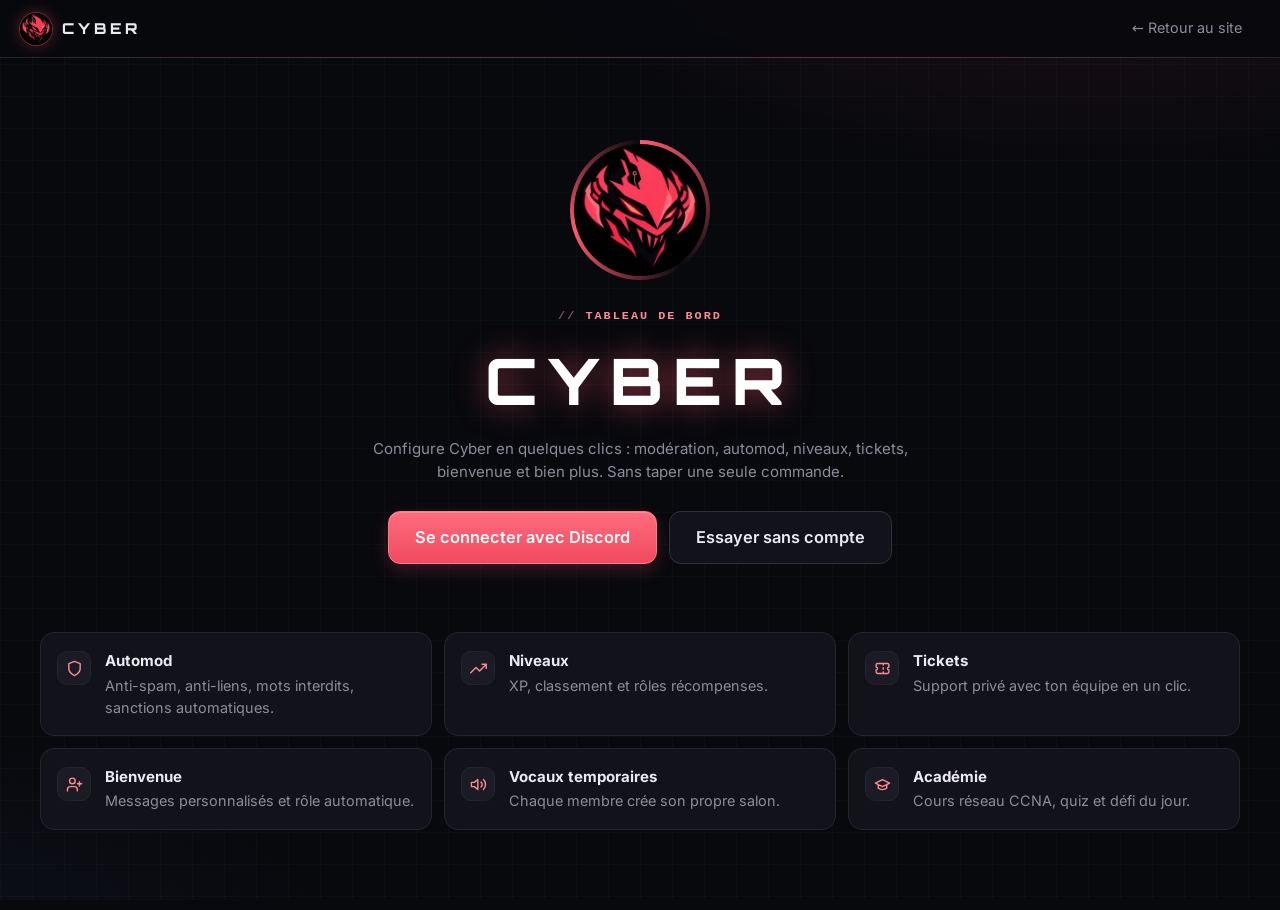
==== panel/index.html @ 56b3cac2 "Site : 404, sitemap, WebP, aperçus de liens, captures, FAQ, compteur en direct, docs, page anglaise " ====
<!doctype html>
<html lang="fr">
<head>
  <meta charset="utf-8">
  <meta name="viewport" content="width=device-width, initial-scale=1">
  <meta http-equiv="Content-Security-Policy" content="default-src 'self'; img-src 'self' https://cdn.discordapp.com data:; font-src 'self'; style-src 'self'; script-src 'self'; connect-src https://discord.com; base-uri 'self'; form-action 'none'">
  <meta name="referrer" content="no-referrer">
  <meta name="robots" content="noindex">
  <title>Tableau de bord · Cyber</title>
  <meta name="theme-color" content="#ff3d5a">
  <link rel="icon" type="image/png" href="../assets/favicon.png">
  <link rel="stylesheet" href="style.css?v=c33ea48f">
</head>
<body>
  <header class="topbar">
    <a class="brand" href="../index.html"><img src="../assets/logo.webp" alt=""><span>CYBER</span></a>
    <div class="account-wrap"><a class="back-site" href="../index.html">← Retour au site</a><div id="account" class="account"></div></div>
  </header>
  <div id="bandeau" class="bandeau" role="status" hidden></div>
  <main id="app" class="app"><div class="loading">Chargement…</div></main>
  <div id="toast" class="toast" role="status" aria-live="polite"></div>
  <script src="adaptateur.js?v=19f07654"></script>
  <script src="mots.js?v=8ec8d0ed"></script>
  <script src="modeles-tickets.js?v=b8dab839"></script>
  <script src="modeles-reglements.js?v=5dec4fee"></script>
  <script src="app.js?v=3559b385"></script>
</body>
</html>
---- panel/style.css ----
/* Polices du site (hébergées localement) */
@font-face { font-family: "Orbitron"; font-weight: 800; font-display: swap; src: url("../assets/polices/orbitron-latin-800-normal.woff2") format("woff2"); }
@font-face { font-family: "Inter"; font-weight: 400; font-display: swap; src: url("../assets/polices/inter-latin-400-normal.woff2") format("woff2"); }
@font-face { font-family: "Inter"; font-weight: 600; font-display: swap; src: url("../assets/polices/inter-latin-600-normal.woff2") format("woff2"); }
@font-face { font-family: "Inter"; font-weight: 700; font-display: swap; src: url("../assets/polices/inter-latin-700-normal.woff2") format("woff2"); }
/* =========================================================
   Tableau de bord Cyber · thème « Console cyber » (v1.7)
   ========================================================= */
:root {
  --bg: #08090d;
  --bg2: #0e0f15;
  --side: #0b0c11;
  --card: #12131a;
  --card2: #1a1b24;
  --line: #23242f;
  --line2: #30313f;
  --txt: #eceaf0;
  --mut: #8f8b99;
  --red: #ff5a6e;
  --red2: #ff8a95;
  --red-soft: #ff5a6e1f;
  --ok: #3ddc84;
  --blue: #6c8cff;
  --radius: 14px;
  --top: 58px;
  --mono: ui-monospace, "JetBrains Mono", "Cascadia Mono", Consolas, monospace;
  --ease: cubic-bezier(.2, .8, .2, 1);
  --spring: cubic-bezier(.34, 1.56, .64, 1);
}
* { box-sizing: border-box; }
html, body { margin: 0; }
body {
  color: var(--txt);
  font: 15px/1.55 system-ui, -apple-system, "Segoe UI", Roboto, sans-serif;
  min-height: 100vh;
  background:
    radial-gradient(900px 420px at 85% -120px, #ff5a6e1c, transparent 70%),
    radial-gradient(700px 380px at -10% 110%, #6c8cff10, transparent 70%),
    linear-gradient(#ffffff05 1px, transparent 1px) 0 0 / 32px 32px,
    linear-gradient(90deg, #ffffff05 1px, transparent 1px) 0 0 / 32px 32px,
    var(--bg);
  background-attachment: fixed;
}
a { color: var(--red2); text-decoration: none; }
button, input, select, textarea { font: inherit; color: inherit; }
::selection { background: #ff5a6e55; }
.ico { width: 18px; height: 18px; flex: none; fill: none; stroke: currentColor; stroke-width: 2; stroke-linecap: round; stroke-linejoin: round; }

/* Barre du haut */
.topbar {
  position: sticky; top: 0; z-index: 20; height: var(--top);
  display: flex; align-items: center; justify-content: space-between; gap: 12px;
  padding: 0 20px; background: #08090dd9; backdrop-filter: blur(12px);
  border-bottom: 1px solid var(--line);
}
.topbar::after { content: ""; position: absolute; left: 0; right: 0; bottom: -1px; height: 1px; background: linear-gradient(90deg, transparent, #ff5a6e88 30%, #ff5a6e88 70%, transparent); opacity: .5; }
.brand { display: flex; align-items: center; gap: 10px; color: var(--txt); font-weight: 800; letter-spacing: 4px; }
.brand img { width: 32px; height: 32px; border-radius: 50%; box-shadow: 0 0 0 1px #ff5a6e55, 0 0 16px #ff5a6e55; }
.account { display: flex; align-items: center; gap: 8px; }
.moi { display: flex; align-items: center; gap: 8px; padding: 3px 12px 3px 3px; border: 1px solid var(--line); border-radius: 30px; background: var(--card); }
.moi img, .av-lettre { width: 28px; height: 28px; border-radius: 50%; }
.av-lettre { display: grid; place-items: center; background: var(--red-soft); color: var(--red2); font-weight: 700; font-size: .85rem; }
.account .name { color: var(--txt); font-size: .9rem; font-weight: 600; max-width: 160px; overflow: hidden; text-overflow: ellipsis; white-space: nowrap; }

.app { max-width: 1240px; margin: 0 auto; padding: 26px 20px 80px; }
.loading { color: var(--mut); text-align: center; padding: 80px 0; }
.kicker { display: inline-block; font-family: var(--mono); font-size: .74rem; font-weight: 600; letter-spacing: 2px; text-transform: uppercase; color: var(--red2); }
.kicker::before { content: "// "; opacity: .55; }

/* Boutons */
.btn {
  position: relative; display: inline-flex; align-items: center; justify-content: center; gap: 8px;
  padding: 9px 16px; border-radius: 10px; border: 1px solid #ff7a8a; cursor: pointer;
  background: linear-gradient(180deg, #ff6b7d, #f04a60); color: #fff; font-weight: 600;
  box-shadow: 0 1px 0 #ffffff33 inset, 0 6px 18px #ff5a6e33;
  transition: filter .15s, transform .15s var(--spring), box-shadow .2s, background .2s;
}
.btn:hover { filter: brightness(1.08); transform: translateY(-1px); box-shadow: 0 1px 0 #ffffff33 inset, 0 8px 24px #ff5a6e55; }
.btn:active { transform: translateY(1px); }
.btn:disabled { opacity: .5; cursor: not-allowed; }
.btn:focus-visible { outline: 2px solid var(--red2); outline-offset: 2px; }
.btn.ghost { background: var(--card); border-color: var(--line2); color: var(--txt); box-shadow: none; }
.btn.ghost:hover { border-color: var(--red); color: #fff; }
.btn.big { padding: 13px 26px; font-size: 1.02rem; border-radius: 12px; }
.btn.small { padding: 6px 11px; font-size: .85rem; border-radius: 9px; }
.btn .ico { width: 16px; height: 16px; }

/* Accueil (non connecté) */
.hero { text-align: center; padding: 56px 0 24px; }
.hero-logo { width: 140px; height: 140px; margin: 0 auto 22px; border-radius: 50%; padding: 4px; background: conic-gradient(from 0deg, #ff5a6e, transparent 40%, #ff5a6e 70%, transparent); animation: tourne 8s linear infinite; }
.hero-logo img { width: 100%; height: 100%; border-radius: 50%; display: block; background: var(--bg); animation: tourne 8s linear infinite reverse; }
.hero h1 { font-size: clamp(2.4rem, 7vw, 4rem); letter-spacing: 12px; margin: 6px 0 6px; color: #fff; text-shadow: 0 0 30px #ff5a6e88; }
.hero p { color: var(--mut); max-width: 560px; margin: 0 auto 28px; }
.cta-row { display: flex; gap: 12px; justify-content: center; flex-wrap: wrap; }
.features { display: grid; grid-template-columns: repeat(auto-fit, minmax(min(100%, 320px), 1fr)); gap: 12px; margin-top: 44px; }
.feature { display: grid; grid-template-columns: auto 1fr; gap: 2px 14px; align-items: start; align-content: start; background: var(--card); border: 1px solid var(--line); border-radius: var(--radius); padding: 16px; }
.feature .card-ico { grid-row: span 2; margin-top: 2px; }
.feature span:last-child { color: var(--mut); font-size: .9rem; }
.error-banner { background: #e74c3c1f; border: 1px solid #e74c3c66; padding: 10px 14px; border-radius: 10px; margin-bottom: 18px; }

/* En-têtes de page */
.page-head { margin-bottom: 22px; }
.page-title { font-size: 1.7rem; margin: 4px 0 4px; }
.page-sub { color: var(--mut); margin: 0; }
.crumbs { display: flex; align-items: center; gap: 6px; flex-wrap: wrap; font-size: .82rem; color: var(--mut); margin-bottom: 10px; font-family: var(--mono); }
.crumbs a { color: var(--mut); }
.crumbs a:hover { color: var(--txt); }
.crumbs .ico { width: 13px; height: 13px; opacity: .5; }
.crumbs .ici { color: var(--red2); }
.panel h2 { display: flex; align-items: center; gap: 12px; margin: 0 0 4px; font-size: 1.55rem; }
.h-ico { display: grid; place-items: center; width: 38px; height: 38px; border-radius: 11px; background: var(--red-soft); color: var(--red2); box-shadow: 0 0 0 1px #ff5a6e33 inset; }
.h-ico .ico { width: 20px; height: 20px; }
.panel .desc { color: var(--mut); margin: 0; max-width: 760px; }

/* Liste des serveurs */
.guilds { display: grid; grid-template-columns: repeat(auto-fill, minmax(240px, 1fr)); gap: 14px; }
.guild-card {
  position: relative; overflow: hidden; background: var(--card); border: 1px solid var(--line); border-radius: 16px;
  padding: 0 18px 18px; display: flex; flex-direction: column; align-items: center; gap: 10px; text-align: center;
  transition: transform .25s var(--ease), border-color .25s, box-shadow .25s;
}
.guild-top { align-self: stretch; margin: 0 -18px 4px; height: 70px; background: linear-gradient(135deg, #ff5a6e40, #6c8cff1a 60%, transparent), var(--card2); display: flex; justify-content: center; }
.guild-top .gicon { transform: translateY(26px); border: 4px solid var(--card); }
.guild-card .gname { margin-top: 26px; font-weight: 700; word-break: break-word; }
.guild-card.off { opacity: .7; }
.guild-card.off .guild-top { background: var(--card2); }
.guild-card:hover { transform: translateY(-4px); border-color: #ff5a6e66; box-shadow: 0 14px 34px #0008, 0 0 24px #ff5a6e22; }
.guild-card .btn { width: 100%; margin-top: 4px; }
.pill { font-size: .75rem; font-weight: 600; padding: 2px 10px; border-radius: 20px; background: var(--card2); color: var(--mut); border: 1px solid var(--line); }
.pill.on { color: var(--ok); border-color: #3ddc8444; background: #3ddc8412; }
.gicon {
  width: 72px; height: 72px; border-radius: 50%; background: var(--card2); display: grid; place-items: center;
  font-weight: 700; font-size: 1.3rem; color: var(--red2); overflow: hidden; flex: none;
}
.gicon img { width: 100%; height: 100%; object-fit: cover; }

/* Page d'un serveur : barre latérale + contenu */
.layout { display: grid; grid-template-columns: 250px minmax(0, 1fr); gap: 28px; align-items: start; }
.sidebar {
  position: sticky; top: calc(var(--top) + 18px); max-height: calc(100vh - var(--top) - 36px); overflow-y: auto;
  display: flex; flex-direction: column; background: var(--side); border: 1px solid var(--line); border-radius: 16px; padding: 10px;
  scrollbar-width: thin; scrollbar-color: var(--line2) transparent;
}
.side-head { display: flex; align-items: center; gap: 10px; padding: 8px 8px 14px; border-bottom: 1px solid var(--line); margin-bottom: 4px; }
.side-head .gicon { width: 40px; height: 40px; font-size: .95rem; border-radius: 12px; }
.side-name { min-width: 0; display: flex; flex-direction: column; }
.side-name b { overflow: hidden; text-overflow: ellipsis; white-space: nowrap; }
.side-name small { color: var(--mut); font-family: var(--mono); font-size: .74rem; }
.tabs { display: flex; flex-direction: column; gap: 2px; }
.tab-group { display: flex; align-items: center; justify-content: space-between; padding: 14px 10px 6px; font-family: var(--mono); font-size: .68rem; font-weight: 600; letter-spacing: 1.6px; text-transform: uppercase; color: #6c6876; }
.mini { font-size: .62rem; padding: 0 6px; border-radius: 6px; background: var(--card2); color: var(--mut); letter-spacing: 1px; }
.tab {
  position: relative; display: flex; align-items: center; gap: 10px; padding: 8px 10px; border-radius: 9px;
  color: var(--mut); background: none; border: 0; cursor: pointer; text-align: left; width: 100%; font-size: .93rem;
  transition: background .2s, color .2s;
}
.tab-txt { flex: 1; min-width: 0; overflow: hidden; text-overflow: ellipsis; white-space: nowrap; }
.tab:hover { background: var(--card); color: var(--txt); }
.tab:focus-visible { outline: 2px solid var(--red2); outline-offset: -2px; }
.tab.active { background: linear-gradient(90deg, #ff5a6e26, #ff5a6e08); color: #fff; font-weight: 600; }
.tab.active .ico { color: var(--red); filter: drop-shadow(0 0 6px #ff5a6e); }
.tab::before { content: ""; position: absolute; left: -10px; top: 50%; width: 3px; height: 0; border-radius: 0 3px 3px 0; background: var(--red); box-shadow: 0 0 10px var(--red); transform: translateY(-50%); transition: height .3s var(--spring); }
.tab.active::before { height: 60%; }
.tab.dim { opacity: .45; }
.etat { width: 7px; height: 7px; border-radius: 50%; background: var(--line2); flex: none; }
.etat.on { background: var(--ok); box-shadow: 0 0 8px #3ddc84aa; }
.back { display: flex; align-items: center; gap: 8px; margin-top: 10px; padding: 10px; border-top: 1px solid var(--line); color: var(--mut); font-size: .88rem; }
.back:hover { color: var(--txt); }
.back .ico { width: 15px; height: 15px; }
.sidebar, .panel { min-width: 0; }

/* Cartes */
.card {
  position: relative; background: linear-gradient(180deg, #ffffff05, transparent 40%), var(--card);
  border: 1px solid var(--line); border-radius: var(--radius); padding: 18px 20px; margin-bottom: 14px;
  transition: border-color .25s, box-shadow .25s;
}
.card:hover { border-color: var(--line2); box-shadow: 0 10px 30px #0006; }
.card-head { display: flex; align-items: flex-start; gap: 12px; margin-bottom: 14px; }
.card-ico { display: grid; place-items: center; width: 34px; height: 34px; border-radius: 10px; flex: none; background: var(--card2); color: var(--red2); border: 1px solid var(--line); }
.card-ico .ico { width: 17px; height: 17px; }
.card h3 { margin: 4px 0 2px; font-size: 1.02rem; }
.card .hint { color: var(--mut); font-size: .88rem; margin: 0; }
.card.master { border-color: #ff5a6e40; background: linear-gradient(100deg, #ff5a6e14, transparent 60%), var(--card); }
.card.master .toggle { padding: 4px 0; }
.grid2 { display: grid; grid-template-columns: repeat(auto-fit, minmax(300px, 1fr)); gap: 0 14px; }
.grid2 > .card { margin-bottom: 14px; }
.note { display: flex; align-items: center; gap: 10px; padding: 12px 14px; border-radius: 12px; margin-bottom: 14px; font-size: .92rem; }
.note.warn { background: #f1c40f12; border: 1px solid #f1c40f44; color: #ffe9a6; }

/* Formulaires */
.row { display: grid; grid-template-columns: repeat(auto-fit, minmax(220px, 1fr)); gap: 0 14px; }
.reward-add { display: grid; grid-template-columns: minmax(0, 1fr) 110px auto; gap: 8px; }
.field { display: flex; flex-direction: column; gap: 6px; margin-bottom: 14px; }
.card > .field:last-child { margin-bottom: 0; }
.card > .actions:last-child { margin: 14px 0 0; }
.field label { font-family: var(--mono); font-size: .72rem; font-weight: 600; color: var(--mut); text-transform: uppercase; letter-spacing: 1px; }
.field .hint { color: var(--mut); font-size: .84rem; }
select, input[type=text], input[type=number], textarea {
  width: 100%; background: var(--bg2); border: 1px solid var(--line2); border-radius: 10px; padding: 10px 12px; outline: none;
  transition: border-color .2s, box-shadow .2s;
}
select { appearance: none; padding-right: 34px; background-image: linear-gradient(45deg, transparent 50%, var(--mut) 50%), linear-gradient(135deg, var(--mut) 50%, transparent 50%); background-position: calc(100% - 18px) 52%, calc(100% - 13px) 52%; background-size: 5px 5px; background-repeat: no-repeat; }
select option { background: var(--card); }
select:hover, input:hover, textarea:hover { border-color: #3e3f50; }
select:focus, input:focus, textarea:focus { border-color: var(--red); box-shadow: 0 0 0 3px var(--red-soft); }
textarea { min-height: 96px; resize: vertical; }
.actions { display: flex; gap: 12px; justify-content: flex-end; align-items: center; margin: 4px 0 14px; flex-wrap: wrap; }
.panel > .actions { bottom: 16px; z-index: 5; padding: 10px 12px; border-radius: 14px; border: 1px solid transparent; transition: background .25s, border-color .25s, box-shadow .25s; }
body.modifie .panel > .actions { position: sticky; background: #12131af2; backdrop-filter: blur(10px); border-color: #ff5a6e55; box-shadow: 0 12px 40px #000c; }

/* Interrupteurs */
.toggle { display: flex; align-items: center; justify-content: space-between; gap: 14px; padding: 12px 0; border-bottom: 1px solid var(--line); }
.card-head + .toggle { padding-top: 0; }
.toggle:last-child { border-bottom: 0; padding-bottom: 0; }
.toggle .t-text b { display: block; font-weight: 600; }
.toggle .t-text span { color: var(--mut); font-size: .87rem; }
.switch { position: relative; width: 44px; height: 24px; flex: none; }
.switch input { opacity: 0; width: 0; height: 0; position: absolute; }
.switch .slider { position: absolute; inset: 0; background: #2c2d3a; border: 1px solid var(--line2); border-radius: 24px; cursor: pointer; transition: background .25s, box-shadow .25s, border-color .25s; }
.switch .slider::before { content: ""; position: absolute; width: 18px; height: 18px; left: 2px; top: 2px; background: #d7d4dd; border-radius: 50%; transition: transform .35s var(--spring), width .2s, background .2s; }
.switch input:checked + .slider { background: var(--red); border-color: #ff7a8a; box-shadow: 0 0 14px #ff5a6e66; }
.switch input:checked + .slider::before { transform: translateX(20px); background: #fff; }
.switch input:active + .slider::before { width: 24px; }
.switch input:checked:active + .slider::before { transform: translateX(14px); }
.switch input:focus-visible + .slider { box-shadow: 0 0 0 3px var(--red-soft); }

/* Puces (mots, rôles, variables) */
.chips { display: flex; flex-wrap: wrap; gap: 6px; margin-top: 8px; }
.chip { display: inline-flex; align-items: center; gap: 6px; background: var(--card2); border: 1px solid var(--line2); border-radius: 8px; padding: 3px 6px 3px 10px; font-size: .86rem; }
.chip button { background: none; border: 0; color: var(--mut); cursor: pointer; font-size: 1rem; line-height: 1; padding: 0 4px; }
.chip button:hover { color: var(--red); }
.chip.var { cursor: pointer; padding: 3px 10px; font-family: var(--mono); font-size: .8rem; color: var(--red2); }
.chip.var:hover { border-color: var(--red); }
button.chip.var { font-family: var(--mono); }
.chips .compteur { margin-left: auto; color: var(--mut); font-size: .78rem; align-self: center; font-family: var(--mono); }
.dot { width: 10px; height: 10px; border-radius: 50%; display: inline-block; }
.inline { display: flex; gap: 8px; }
.inline > :first-child { flex: 1; }

/* Aperçu : chiffres */
.overview { display: grid; grid-template-columns: minmax(240px, 1fr) 2fr; gap: 14px; margin-bottom: 14px; }
.hero-stat { margin: 0; display: flex; flex-direction: column; justify-content: center; border-color: #ff5a6e40; background: radial-gradient(400px 200px at 0% 0%, #ff5a6e26, transparent 70%), var(--card); }
.big-num { font-family: var(--mono); font-size: 3rem; font-weight: 700; line-height: 1.1; margin: 6px 0 14px; color: #fff; text-shadow: 0 0 24px #ff5a6e55; }
.meter { display: flex; height: 8px; border-radius: 8px; overflow: hidden; background: var(--card2); gap: 2px; }
.meter span { display: block; height: 100%; transition: width 1s var(--ease); }
.meter-h { background: linear-gradient(90deg, #ff5a6e, #ff8a95); }
.meter-b { background: var(--blue); }
.legende { display: flex; gap: 16px; margin-top: 10px; font-size: .84rem; color: var(--mut); }
.legende span { display: flex; align-items: center; gap: 6px; }
.pt { width: 8px; height: 8px; border-radius: 2px; display: inline-block; }
.pt.h { background: var(--red); } .pt.b { background: var(--blue); }
.stats { display: grid; grid-template-columns: repeat(3, minmax(0, 1fr)); gap: 14px; }
.stat { display: flex; align-items: center; gap: 12px; background: var(--card); border: 1px solid var(--line); border-radius: var(--radius); padding: 14px 16px; transition: transform .25s var(--ease), border-color .25s; }
.stat:hover { transform: translateY(-2px); border-color: #ff5a6e55; }
.stat-ico { display: grid; place-items: center; width: 38px; height: 38px; border-radius: 11px; background: var(--red-soft); color: var(--red2); flex: none; }
.stat .v { font-family: var(--mono); font-size: 1.45rem; font-weight: 700; line-height: 1.15; }
.stat .l { color: var(--mut); font-size: .82rem; }

/* Aperçu : modules */
.modules { display: grid; grid-template-columns: repeat(auto-fill, minmax(210px, 1fr)); gap: 8px; }
.module {
  display: flex; align-items: center; gap: 10px; padding: 10px 12px; background: var(--bg2); border: 1px solid var(--line); border-radius: 11px;
  cursor: pointer; text-align: left; transition: border-color .2s, background .2s, transform .2s var(--ease);
}
.module:hover { border-color: var(--line2); background: var(--card2); transform: translateY(-1px); }
.module:focus-visible { outline: 2px solid var(--red2); outline-offset: 1px; }
.m-ico { display: grid; place-items: center; width: 30px; height: 30px; border-radius: 9px; background: var(--card2); color: var(--mut); flex: none; }
.m-ico .ico { width: 16px; height: 16px; }
.module.actif .m-ico { color: var(--ok); background: #3ddc8414; }
.m-txt { flex: 1; min-width: 0; display: flex; flex-direction: column; }
.m-txt b { font-size: .9rem; font-weight: 600; }
.m-txt small { color: var(--mut); font-size: .76rem; }
.on { color: var(--ok); }
.off-txt { color: var(--mut); }

/* Classement */
.lb { list-style: none; margin: 0; padding: 0; counter-reset: lb; }
.lb li { display: flex; align-items: center; gap: 12px; padding: 9px 8px; border-radius: 10px; }
.lb li:nth-child(odd) { background: #ffffff04; }
.lb .pos { width: 26px; height: 26px; display: grid; place-items: center; border-radius: 8px; font-family: var(--mono); font-size: .8rem; font-weight: 700; color: var(--mut); background: var(--card2); flex: none; }
.lb .top1 .pos { background: #f5c44222; color: #f5c442; box-shadow: 0 0 0 1px #f5c44255 inset; }
.lb .top2 .pos { background: #c9d1e022; color: #c9d1e0; box-shadow: 0 0 0 1px #c9d1e055 inset; }
.lb .top3 .pos { background: #e0915a22; color: #e0915a; box-shadow: 0 0 0 1px #e0915a55 inset; }
.lb img, .lb .ph { width: 32px; height: 32px; border-radius: 50%; background: var(--card2); flex: none; }
.lb .ph { display: grid; place-items: center; color: var(--mut); font-size: .8rem; font-weight: 700; }
.lb .who { flex: 1; min-width: 0; overflow: hidden; text-overflow: ellipsis; white-space: nowrap; }
.lb .score { display: flex; align-items: baseline; gap: 8px; font-family: var(--mono); }
.lb .lvl { color: var(--red2); font-weight: 700; font-size: .9rem; }
.lb .xp { color: var(--mut); font-size: .78rem; }

/* Tableau des récompenses */
.rewards { list-style: none; padding: 0; margin: 0 0 12px; }
.rewards li { display: flex; align-items: center; gap: 10px; padding: 8px 10px; background: var(--bg2); border: 1px solid var(--line); border-radius: 10px; margin-bottom: 6px; }
.rewards li .lv { font-family: var(--mono); font-weight: 700; color: var(--red2); min-width: 90px; font-size: .88rem; }
.rewards li .rl { flex: 1; }
.empty { color: var(--mut); font-style: italic; }

/* Notification */
.toast {
  position: fixed; left: 50%; bottom: 24px; transform: translate(-50%, 140%); overflow: hidden;
  background: var(--card2); border: 1px solid var(--line2); border-radius: 12px; padding: 11px 18px;
  box-shadow: 0 8px 30px #0008; transition: transform .4s var(--spring), opacity .25s; z-index: 50; max-width: calc(100% - 32px);
  opacity: 0; visibility: hidden;
}
.toast.show { transform: translate(-50%, 0); opacity: 1; visibility: visible; }
.toast.ok { border-color: #3ddc8466; color: #d6ffe6; }
.toast.err { border-color: #e74c3c88; color: #ffd6dc; }
.toast.show::after { content: ""; position: absolute; left: 0; bottom: 0; height: 3px; width: 100%; background: currentColor; opacity: .35; animation: temps 3.2s linear forwards; }
@keyframes temps { to { width: 0; } }

/* Bandeau du mode aperçu (site GitHub) */
.bandeau { background: #ff5a6e12; border-bottom: 1px solid #ff5a6e33; color: #ffc9cf; text-align: center; padding: 7px 16px; font-size: .84rem; }
.bandeau[hidden] { display: none; }

/* Animations */
.entree { animation: monter .5s var(--ease) both; animation-delay: calc(var(--i, 0) * 50ms); }
@keyframes monter { from { opacity: 0; transform: translateY(12px); } to { opacity: 1; transform: none; } }
.btn.chargement { color: transparent !important; pointer-events: none; }
.btn.chargement::after { content: ""; position: absolute; inset: 0; margin: auto; width: 16px; height: 16px; border: 2px solid #fff; border-right-color: transparent; border-radius: 50%; animation: tourne .7s linear infinite; }
.btn.ok { background: var(--ok); border-color: var(--ok); box-shadow: 0 0 20px #3ddc8466; }
@keyframes tourne { to { transform: rotate(360deg); } }

/* Modifications non enregistrées */
.non-enregistre { display: none; align-self: center; color: var(--red2); font-size: .86rem; font-weight: 600; }
body.modifie .non-enregistre { display: inline; animation: clignote 1.6s ease-in-out infinite; }
body.modifie .btn.save { animation: appel 1.6s infinite; }
@keyframes appel { 0% { box-shadow: 0 0 0 0 #ff5a6e88; } 70% { box-shadow: 0 0 0 12px #ff5a6e00; } 100% { box-shadow: 0 0 0 0 #ff5a6e00; } }
@keyframes clignote { 50% { opacity: .45; } }

/* Chargement « squelette » */
.sk { background: linear-gradient(90deg, #15161e 0%, #20212d 50%, #15161e 100%); background-size: 200% 100%; animation: brille 1.2s ease-in-out infinite; border-radius: 10px; }
@keyframes brille { from { background-position: 200% 0; } to { background-position: -200% 0; } }
.sk-side { gap: 10px; }
.sk-line { height: 32px; }
.sk-title { height: 34px; width: 40%; margin-bottom: 10px; }
.sk-sub { height: 16px; width: 60%; margin-bottom: 22px; }
.sk-card { height: 140px; margin-bottom: 14px; }

/* Choix des modules */
.onboarding { max-width: 980px; margin: 0 auto; text-align: center; padding: 24px 0 40px; }
.onboarding .gicon.big { width: 88px; height: 88px; margin: 0 auto 16px; font-size: 1.6rem; box-shadow: 0 0 0 4px var(--bg), 0 0 0 5px #ff5a6e66, 0 0 40px #ff5a6e44; }
.choix { display: grid; grid-template-columns: repeat(auto-fit, minmax(240px, 1fr)); gap: 16px; margin-top: 28px; text-align: left; }
.choix-carte {
  position: relative; display: flex; flex-direction: column; gap: 8px; padding: 24px 22px; cursor: pointer;
  background: var(--card); border: 1px solid var(--line); border-radius: 16px; color: var(--txt); font: inherit; text-align: left;
  transition: transform .3s var(--spring), border-color .25s, box-shadow .25s, background .25s;
}
.choix-carte:hover, .choix-carte:focus-visible { transform: translateY(-6px); border-color: var(--red); box-shadow: 0 18px 40px #000a, 0 0 30px #ff5a6e33; outline: none; }
.choix-carte b { font-size: 1.2rem; }
.choix-carte span:last-child { color: var(--mut); font-size: .92rem; }
.choix-ico { display: grid; place-items: center; width: 48px; height: 48px; border-radius: 14px; background: var(--red-soft); color: var(--red2); margin-bottom: 6px; transition: transform .4s var(--spring); }
.choix-ico .ico { width: 24px; height: 24px; }
.choix-carte:hover .choix-ico { transform: scale(1.1) rotate(-6deg); }
.choix-carte.reco { border-color: #ff5a6e66; background: linear-gradient(160deg, #ff5a6e1f, var(--card) 60%); }
.reco-badge { position: absolute; top: 14px; right: 14px; background: var(--red); color: #fff; font-size: .7rem; font-weight: 700; padding: 2px 9px; border-radius: 20px; }
.choix-carte.choisie { border-color: var(--ok); box-shadow: 0 0 0 3px #3ddc8444; animation: valide .5s var(--spring); }
@keyframes valide { 40% { transform: scale(1.04); } }

/* Aperçu fidèle à Discord */
.apercu-label { display: flex; align-items: center; gap: 8px; margin: 16px 0 8px; color: var(--mut); font-family: var(--mono); font-size: .72rem; font-weight: 600; text-transform: uppercase; letter-spacing: 1px; }
.live-dot { width: 8px; height: 8px; border-radius: 50%; background: var(--red); animation: appel 1.8s infinite; }
.apercu { background: #313338; border-radius: 12px; padding: 14px 16px; border: 1px solid #ffffff10; }
.apercu.flash { animation: flash .35s ease; }
@keyframes flash { from { box-shadow: 0 0 0 2px #ff5a6e55; } to { box-shadow: 0 0 0 0 transparent; } }
.dmsg { display: grid; grid-template-columns: 40px minmax(0, 1fr); gap: 14px; font-family: "gg sans", "Inter", system-ui, sans-serif; }
.dm-av { width: 40px; height: 40px; border-radius: 50%; }
.dm-head { display: flex; align-items: center; gap: 6px; }
.dm-head b { color: #ff7a8c; }
.dm-app { background: #5865f2; color: #fff; font-size: .62rem; font-weight: 700; padding: 1px 5px; border-radius: 3px; }
.dm-time { color: #949ba4; font-size: .75rem; }
.dm-content { color: #dbdee1; margin-top: 2px; word-break: break-word; }
.dm-embed { display: flex; gap: 14px; justify-content: space-between; margin-top: 6px; max-width: 470px; background: #2b2d31; border-left: 4px solid var(--red); border-radius: 4px; padding: 10px 14px 12px; }
.dm-embed-main { min-width: 0; }
.dm-title { color: #f2f3f5; font-weight: 700; margin-bottom: 4px; }
.dm-desc { color: #dbdee1; font-size: .93rem; word-break: break-word; }
.dm-field { margin-top: 8px; font-size: .88rem; color: #dbdee1; }
.dm-field b { display: block; color: #f2f3f5; font-size: .82rem; }
.dm-footer { margin-top: 8px; color: #949ba4; font-size: .74rem; }
.dm-thumb { width: 64px; height: 64px; border-radius: 6px; flex: none; }
.dm-buttons { display: flex; gap: 8px; flex-wrap: wrap; margin-top: 8px; }
.dm-btn { display: inline-flex; align-items: center; gap: 6px; padding: 5px 14px; border-radius: 4px; font-size: .88rem; font-weight: 500; color: #fff; background: #4e5058; }
.dm-btn.red { background: #da373c; } .dm-btn.green { background: #248046; } .dm-btn.blurple { background: #5865f2; }
.md code { background: #1e1f22; padding: 1px 5px; border-radius: 4px; font-size: .85em; }
.mention { background: #5865f24d; color: #c9cdfb; border-radius: 3px; padding: 0 2px; font-weight: 500; }
.mention.role { background: #ff5a6e33; color: #ffb3bd; }
.preview { background: #1e1f26; border-left: 4px solid var(--red); border-radius: 6px; padding: 10px 14px; margin-top: 8px; white-space: pre-wrap; word-break: break-word; }

/* Simulateur d'automod */
.simu { border-style: dashed; }
.verdict { margin-top: 10px; padding: 12px 14px; border-radius: 10px; background: var(--bg2); color: var(--mut); border: 1px solid var(--line); font-family: var(--mono); font-size: .88rem; transition: background .25s, border-color .25s, color .25s; }
.verdict.passe { background: #3ddc8414; border-color: #3ddc8455; color: #b5f5cf; animation: valide .35s var(--spring); }
.verdict.bloque { background: #ff5a6e14; border-color: #ff5a6e66; color: #ffc3cb; animation: secoue .4s; }
.verdict.neutre { color: var(--mut); }
@keyframes secoue { 20%, 60% { transform: translateX(-4px); } 40%, 80% { transform: translateX(4px); } }

/* Barre « modifications non enregistrées » (comme Discord) */
.barre-modifs {
  position: fixed; left: 50%; bottom: 18px; z-index: 30; width: min(760px, calc(100% - 24px));
  display: flex; align-items: center; justify-content: space-between; gap: 12px; padding: 10px 12px 10px 16px;
  background: #111218f5; backdrop-filter: blur(12px); border: 1px solid #ff5a6e66; border-radius: 14px; box-shadow: 0 16px 50px #000d;
  transform: translate(-50%, 140%); opacity: 0; visibility: hidden; transition: transform .35s var(--spring), opacity .25s, visibility .25s;
}
body.modifie .barre-modifs { transform: translate(-50%, 0); opacity: 1; visibility: visible; }
body.modifie .panel { padding-bottom: 80px; }
body.modifie .toast { bottom: 96px; }
.barre-modifs.secoue { animation: secoue-barre .5s; border-color: var(--red); background: #3a0f17f5; }
@keyframes secoue-barre { 0%, 100% { transform: translate(-50%, 0); } 20%, 60% { transform: translate(calc(-50% - 8px), 0); } 40%, 80% { transform: translate(calc(-50% + 8px), 0); } }
.bm-texte { display: flex; align-items: center; gap: 10px; font-weight: 600; font-size: .93rem; }
.bm-texte .ico { color: var(--red2); }
.bm-actions { display: flex; align-items: center; gap: 8px; flex: none; }
.btn.lien { background: none; border-color: transparent; color: var(--txt); text-decoration: underline; text-underline-offset: 3px; padding-inline: 10px; }
.btn.lien:hover { color: #fff; border-color: transparent; }
.barre-modifs .btn.save { background: var(--ok); border-color: var(--ok); color: #06210f; box-shadow: none; }

/* Aperçus Components V2 */
.dm-embed.v2 { display: block; max-width: 520px; border-radius: 8px; border: 1px solid #ffffff0f; border-left-width: 4px; padding: 12px 14px; }
.dm-haut { display: flex; gap: 14px; justify-content: space-between; }
.dm-sub { color: #b5bac1; font-size: .78rem; margin-bottom: 4px; }
.dm-sep { height: 1px; background: #ffffff14; margin: 10px 0 2px; }
.dm-rangees { display: flex; flex-direction: column; gap: 8px; margin-top: 12px; }
.dm-rangees .dm-buttons { margin-top: 0; }
.dm-select { display: flex; align-items: center; justify-content: space-between; padding: 8px 12px; border-radius: 6px; background: #1e1f22; color: #b5bac1; font-size: .88rem; border: 1px solid #ffffff10; }
.dm-select .ico { transform: rotate(90deg); width: 14px; height: 14px; }
.dm-eph { margin-top: 6px; color: #949ba4; font-size: .74rem; }
.pile { display: flex; flex-direction: column; gap: 16px; }

/* Modules publics */
.modules-pub { display: grid; grid-template-columns: repeat(auto-fit, minmax(300px, 1fr)); gap: 14px; margin-bottom: 14px; }
.modules-pub .card { margin: 0; }
.module-pub.actif { border-color: #3ddc8455; }
.mp-head { display: flex; align-items: center; gap: 12px; margin-bottom: 8px; }
.mp-head h3 { margin: 0 0 4px; }
.module-pub .toggle { margin-top: 12px; border-top: 1px solid var(--line); border-bottom: 0; padding-bottom: 0; }

/* Bibliothèque de mots */
.biblio-cat { border-bottom: 1px solid var(--line); padding-bottom: 8px; }
.biblio-cat:last-child { border-bottom: 0; }
.biblio-cat .toggle { border-bottom: 0; padding-bottom: 4px; }
.mots-cat summary { cursor: pointer; color: var(--mut); font-size: .84rem; }
.mots-cat summary:hover { color: var(--txt); }
.chips.flou .chip { filter: blur(3px); transition: filter .2s; padding: 3px 10px; }
.chips.flou:hover .chip { filter: none; }

/* Types de tickets */
.actions.gauche { justify-content: flex-start; }
.types-tickets { display: flex; flex-direction: column; gap: 8px; margin: 6px 0 14px; }
.type-ticket { border: 1px solid var(--line2); border-radius: 12px; background: var(--bg2); padding: 0 14px; }
.type-ticket[open] { padding-bottom: 14px; border-color: #ff5a6e55; }
.type-ticket summary { display: flex; align-items: center; gap: 10px; padding: 10px 0; cursor: pointer; list-style: none; }
.type-ticket summary::-webkit-details-marker { display: none; }
.type-ticket summary b { flex: 1; min-width: 0; overflow: hidden; text-overflow: ellipsis; white-space: nowrap; }
.tt-actions { display: flex; gap: 4px; }
.tt-actions .btn { padding: 5px 7px; }
.questions { display: flex; flex-direction: column; gap: 8px; margin-bottom: 8px; }
.question { display: grid; grid-template-columns: 24px minmax(0, 1fr) auto auto auto; align-items: center; gap: 8px; }
.q-num { display: grid; place-items: center; width: 24px; height: 24px; border-radius: 50%; background: var(--card2); font-size: .78rem; color: var(--mut); }
.mini-check { display: flex; align-items: center; gap: 4px; font-size: .8rem; color: var(--mut); white-space: nowrap; }

/* Fenêtre (galerie de modèles) */
.fenetre-fond { position: fixed; inset: 0; z-index: 40; background: #000b; backdrop-filter: blur(4px); display: grid; place-items: center; padding: 16px; animation: apparait .2s; }
.fenetre { width: min(1000px, 100%); max-height: calc(100vh - 32px); overflow: auto; background: var(--card); border: 1px solid var(--line2); border-radius: 16px; padding: 18px 20px; box-shadow: 0 30px 80px #000; }
.fenetre-tete { display: flex; align-items: flex-start; gap: 12px; margin-bottom: 12px; }
.fenetre-tete > div { flex: 1; }
.fenetre-tete h3 { margin: 0 0 4px; }
.fenetre input[type=search] { width: 100%; background: var(--bg2); border: 1px solid var(--line2); border-radius: 10px; padding: 10px 12px; outline: none; }
.chip.filtre { cursor: pointer; padding: 4px 10px; }
.chip.filtre.on { border-color: var(--red); color: #fff; background: var(--red-soft); }
.galerie-grille { display: grid; grid-template-columns: repeat(auto-fill, minmax(230px, 1fr)); gap: 10px; margin-top: 14px; }
.modele { display: flex; flex-direction: column; gap: 8px; padding: 12px; border: 1px solid var(--line); border-radius: 12px; background: var(--bg2); }
.modele:hover { border-color: var(--line2); }
.modele-tete { display: flex; gap: 10px; align-items: center; }
.modele-tete small { display: block; color: var(--mut); font-size: .76rem; }
.modele-emoji { font-size: 1.5rem; }
.modele p { margin: 0; color: var(--mut); font-size: .86rem; flex: 1; }
.modele-q { display: flex; flex-direction: column; font-size: .78rem; color: #b8b4c2; }
.modele .btn { align-self: flex-start; }
@keyframes apparait { from { opacity: 0; } }

/* Vocaux */
.row.bas { align-items: end; }
.row.bas > .btn { margin-bottom: 14px; }
.vocal-apercu { display: flex; align-items: center; gap: 8px; padding: 8px 12px; margin-bottom: 12px; border-radius: 8px; background: #2b2d31; color: #dbdee1; max-width: 360px; }
.note:not(.warn) { background: #6c8cff12; border: 1px solid #6c8cff33; color: #cdd7ff; }
.card .note { margin: 6px 0 0; }

/* Tablette et téléphone */
@media (max-width: 1000px) {
  .overview { grid-template-columns: minmax(0, 1fr); }
}
@media (max-width: 860px) {
  .layout { grid-template-columns: minmax(0, 1fr); gap: 18px; }
  .sidebar { position: sticky; top: var(--top); z-index: 8; max-height: none; overflow: visible; margin: 0 -20px; padding: 8px 12px; border-radius: 0; border-width: 0 0 1px; background: #0b0c11ee; backdrop-filter: blur(10px); }
  .side-head, .back, .tab-group { display: none; }
  .tabs { flex-direction: row; overflow-x: auto; gap: 6px; scrollbar-width: none; }
  .tabs::-webkit-scrollbar { display: none; }
  .tab { width: auto; flex: none; white-space: nowrap; border: 1px solid var(--line); border-radius: 20px; padding: 6px 12px; }
  .tab.active { border-color: #ff5a6e66; }
  .tab::before { display: none; }
  .tab-txt { overflow: visible; }
  .stats { grid-template-columns: repeat(2, minmax(0, 1fr)); }
}
@media (max-width: 560px) {
  .barre-modifs { flex-direction: column; align-items: stretch; bottom: 10px; }
  .bm-actions { justify-content: flex-end; }
  .question { grid-template-columns: 24px minmax(0, 1fr); }
  .question .mini-check, .question .btn { grid-column: 2; justify-self: start; }
  .app { padding: 18px 16px 70px; }
  .sidebar { margin: 0 -16px; }
  .topbar { padding: 0 14px; }
  .account .name, .account .lbl { display: none; }
  .moi { padding: 3px; }
  .big-num { font-size: 2.4rem; }
  .card { padding: 16px; }
  .reward-add { grid-template-columns: minmax(0, 1fr) 90px; }
  .reward-add .btn { grid-column: 1 / -1; }
  .panel h2 { font-size: 1.3rem; }
  .h-ico { width: 32px; height: 32px; }
  .panel > .actions { flex-wrap: nowrap; gap: 10px; }
  .non-enregistre { font-size: .8rem; }
}

@media (prefers-reduced-motion: reduce) {
  *, *::before, *::after { animation: none !important; transition: none !important; }
}

/* Mise en forme Discord dans les aperçus : titres, petit texte, liens */
.md-h1, .md-h2, .md-h3 { display: block; font-weight: 700; color: #f2f3f5; line-height: 1.3; margin: 6px 0 2px; }
.md-h1 { font-size: 1.35em; margin-top: 0; }
.md-h2 { font-size: 1.18em; }
.md-h3 { font-size: 1.05em; }
.md-petit { display: block; font-size: .8em; color: #949ba4; }
.md-lien { color: #00a8fc; }
/* Vérification : rôles et galerie de règlements */
.role-creation { display: flex; flex-direction: column; gap: 8px; }
.role-creation .row { margin: 0; }
.galerie-reglements { display: grid; grid-template-columns: minmax(0, 1fr) minmax(0, 420px); gap: 14px; align-items: start; }
.galerie-reglements .galerie-grille { grid-template-columns: repeat(auto-fill, minmax(190px, 1fr)); }
.apercu-colle { position: sticky; top: 0; max-height: calc(100vh - 140px); overflow: auto; }
.modele.choisi { border-color: var(--accent, #ff5a6e); }
.modele .inline { display: flex; gap: 6px; }
@media (max-width: 800px) { .galerie-reglements { grid-template-columns: 1fr; } .apercu-colle { position: static; max-height: none; } }

/* Ajustements pour le site */
body { font-family: "Inter", system-ui, -apple-system, "Segoe UI", Roboto, sans-serif; }
.brand span, .hero h1, .page-title, .panel h2 { font-family: "Orbitron", system-ui, sans-serif; }
.brand span { letter-spacing: 4px; }
.hero h1 { letter-spacing: 10px; }
.back-site { color: var(--mut); font-size: .9rem; margin-right: 6px; }
.back-site:hover { color: var(--txt); }
.account-wrap { display: flex; align-items: center; gap: 12px; }
@media (max-width: 600px) { .back-site { display: none; } }
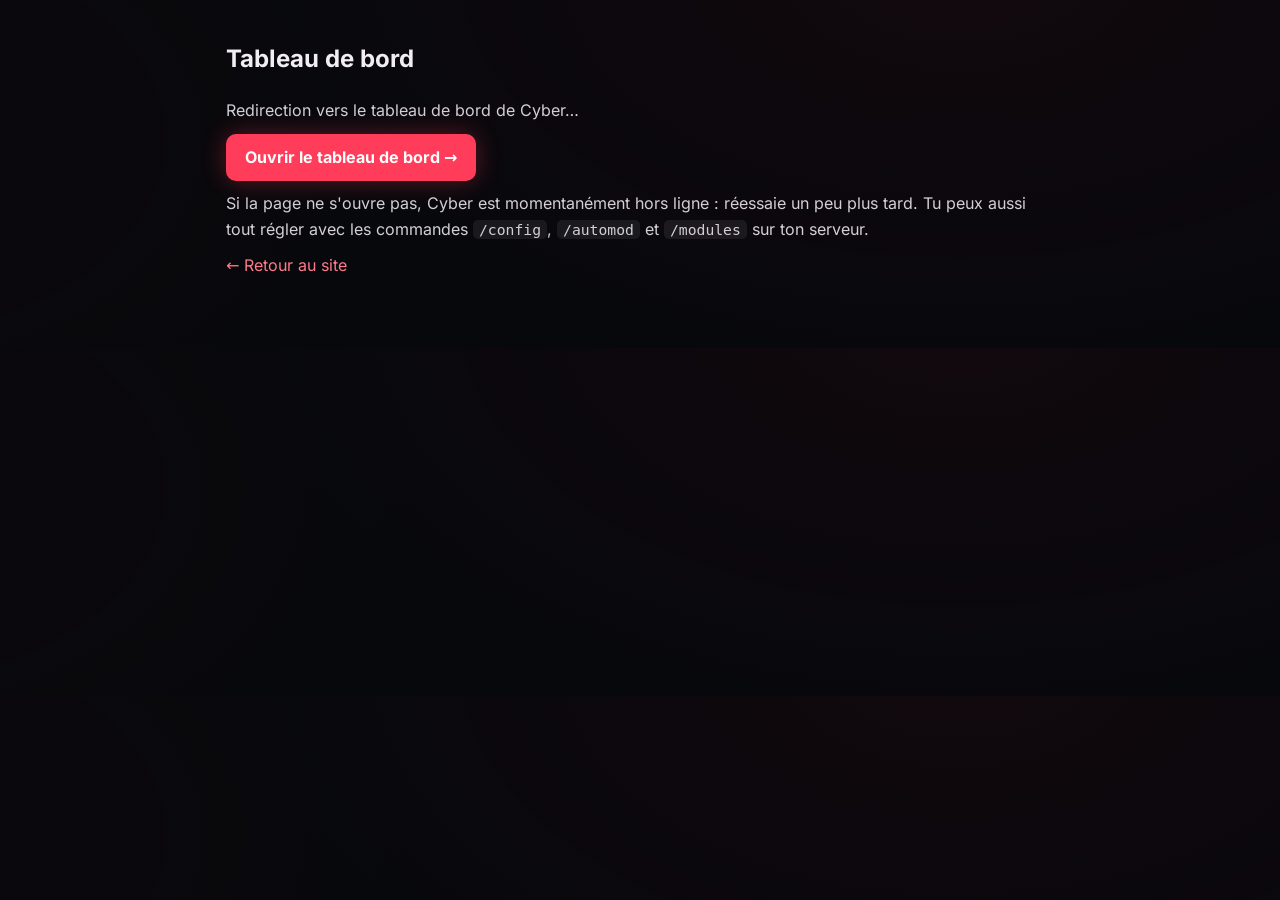
==== commit 581c4a1d: "Panel : cyberbot.fr/panel/ redirige vers panel.cyberbot.fr L'ancien panel d'aperçu (connexion OAuth " ====
--- a/panel/index.html
+++ b/panel/index.html
@@ -3,26 +3,24 @@
 <head>
   <meta charset="utf-8">
   <meta name="viewport" content="width=device-width, initial-scale=1">
-  <meta http-equiv="Content-Security-Policy" content="default-src 'self'; img-src 'self' https://cdn.discordapp.com data:; font-src 'self'; style-src 'self'; script-src 'self'; connect-src https://discord.com; base-uri 'self'; form-action 'none'">
+  <meta http-equiv="Content-Security-Policy" content="default-src 'none'; img-src 'self'; font-src 'self'; style-src 'self'; base-uri 'none'; form-action 'none'">
+  <meta http-equiv="refresh" content="1; url=https://panel.cyberbot.fr/">
   <meta name="referrer" content="no-referrer">
   <meta name="robots" content="noindex">
   <title>Tableau de bord · Cyber</title>
   <meta name="theme-color" content="#ff3d5a">
   <link rel="icon" type="image/png" href="../assets/favicon.png">
-  <link rel="stylesheet" href="style.css?v=c33ea48f">
+  <link rel="stylesheet" href="../style.css?v=43cbfa9c">
 </head>
 <body>
-  <header class="topbar">
-    <a class="brand" href="../index.html"><img src="../assets/logo.webp" alt=""><span>CYBER</span></a>
-    <div class="account-wrap"><a class="back-site" href="../index.html">← Retour au site</a><div id="account" class="account"></div></div>
-  </header>
-  <div id="bandeau" class="bandeau" role="status" hidden></div>
-  <main id="app" class="app"><div class="loading">Chargement…</div></main>
-  <div id="toast" class="toast" role="status" aria-live="polite"></div>
-  <script src="adaptateur.js?v=19f07654"></script>
-  <script src="mots.js?v=8ec8d0ed"></script>
-  <script src="modeles-tickets.js?v=b8dab839"></script>
-  <script src="modeles-reglements.js?v=5dec4fee"></script>
-  <script src="app.js?v=3559b385"></script>
+  <main id="contenu">
+    <section class="section narrow legal">
+      <h1>Tableau de bord</h1>
+      <p>Redirection vers le tableau de bord de Cyber…</p>
+      <p><a class="btn" href="https://panel.cyberbot.fr/">Ouvrir le tableau de bord →</a></p>
+      <p>Si la page ne s'ouvre pas, Cyber est momentanément hors ligne : réessaie un peu plus tard. Tu peux aussi tout régler avec les commandes <code>/config</code>, <code>/automod</code> et <code>/modules</code> sur ton serveur.</p>
+      <p><a href="../index.html">← Retour au site</a></p>
+    </section>
+  </main>
 </body>
 </html>
--- a/style.css
+++ b/style.css
@@ -0,0 +1,473 @@
+/* ---------- Polices (hébergées sur le site, licence SIL OFL) ---------- */
+@font-face { font-family: "Orbitron"; font-weight: 600; font-display: swap; src: url("assets/polices/orbitron-latin-600-normal.woff2") format("woff2"); }
+@font-face { font-family: "Orbitron"; font-weight: 800; font-display: swap; src: url("assets/polices/orbitron-latin-800-normal.woff2") format("woff2"); }
+@font-face { font-family: "Inter"; font-weight: 400; font-display: swap; src: url("assets/polices/inter-latin-400-normal.woff2") format("woff2"); }
+@font-face { font-family: "Inter"; font-weight: 500; font-display: swap; src: url("assets/polices/inter-latin-500-normal.woff2") format("woff2"); }
+@font-face { font-family: "Inter"; font-weight: 600; font-display: swap; src: url("assets/polices/inter-latin-600-normal.woff2") format("woff2"); }
+@font-face { font-family: "Inter"; font-weight: 700; font-display: swap; src: url("assets/polices/inter-latin-700-normal.woff2") format("woff2"); }
+
+:root {
+  --bg: #07080c;
+  --card: #12131acc;
+  --card-solid: #12131a;
+  --line: #ffffff14;
+  --txt: #f1edf0;
+  --mut: #a39ca8;
+  --red: #ff3d5a;
+  --red2: #ff7a8c;
+  --red-soft: #ff3d5a22;
+  --ok: #3ddc84;
+  --warn: #ffc457;
+  --radius: 14px;
+  --title: "Orbitron", system-ui, sans-serif;
+}
+* { box-sizing: border-box; }
+html { scroll-behavior: smooth; scroll-padding-top: 84px; }
+body {
+  margin: 0; background: var(--bg); color: var(--txt);
+  font: 16px/1.6 "Inter", system-ui, -apple-system, "Segoe UI", Roboto, sans-serif;
+  overflow-x: hidden;
+}
+a { color: var(--red2); text-decoration: none; }
+a:hover { text-decoration: underline; }
+img { max-width: 100%; display: block; }
+code { background: #ffffff12; padding: 1px 6px; border-radius: 5px; font-family: ui-monospace, "Cascadia Code", Consolas, monospace; font-size: .92em; }
+::selection { background: var(--red); color: #fff; }
+.sr-only { position: absolute; width: 1px; height: 1px; overflow: hidden; clip: rect(0 0 0 0); }
+.skip { position: absolute; left: 12px; top: -60px; z-index: 50; background: var(--red); color: #fff; padding: 8px 14px; border-radius: 8px; }
+.skip:focus { top: 12px; }
+:focus-visible { outline: 2px solid var(--red2); outline-offset: 3px; border-radius: 6px; }
+
+/* ---------- Fond : réseau animé ---------- */
+body { background: radial-gradient(1200px 700px at 75% -10%, #3a0a1433, transparent 60%), radial-gradient(900px 600px at -10% 40%, #2a081022, transparent 60%), var(--bg); }
+#reseau { position: fixed; inset: 0; width: 100%; height: 100%; z-index: -2; }
+.vignette {
+  position: fixed; inset: 0; z-index: -1; pointer-events: none;
+  background: radial-gradient(ellipse at center, transparent 40%, #050608cc 100%),
+    repeating-linear-gradient(0deg, transparent 0 3px, #00000033 3px 4px);
+}
+
+/* ---------- Barre de navigation ---------- */
+.nav {
+  position: sticky; top: 0; z-index: 20; display: flex; align-items: center; justify-content: space-between;
+  padding: 12px clamp(16px, 4vw, 48px); background: #07080cb3; backdrop-filter: blur(12px);
+  border-bottom: 1px solid var(--line);
+}
+.nav::after { /* fine ligne néon sous la barre */
+  content: ""; position: absolute; left: 0; right: 0; bottom: -1px; height: 1px;
+  background: linear-gradient(90deg, transparent, var(--red), transparent); opacity: .6;
+}
+.brand { display: flex; align-items: center; gap: 10px; color: var(--txt); font-family: var(--title); font-weight: 800; letter-spacing: 4px; }
+.brand:hover { text-decoration: none; }
+.brand img { border-radius: 10px; animation: pulse 3.5s ease-in-out infinite; }
+.links { display: flex; align-items: center; gap: 20px; }
+.links a:not(.btn) { color: var(--mut); font-weight: 500; position: relative; }
+.links a:not(.btn):hover, .links a[aria-current="page"] { color: var(--txt); text-decoration: none; }
+.links a[aria-current="page"]::after { content: ""; position: absolute; left: 0; right: 0; bottom: -6px; height: 2px; background: var(--red); box-shadow: 0 0 8px var(--red); border-radius: 2px; }
+.menu-btn { display: none; background: none; border: 1px solid var(--line); color: var(--txt); font-size: 1.3rem; border-radius: 8px; padding: 4px 10px; cursor: pointer; }
+
+/* Pastille de statut */
+.pill { display: none; align-items: center; gap: 7px; font-size: .85rem; color: var(--mut); border: 1px solid var(--line); border-radius: 20px; padding: 3px 10px; }
+.pill.show { display: inline-flex; }
+.dot-status { width: 9px; height: 9px; border-radius: 50%; background: #6b6670; flex: none; }
+.dot-status.on { background: var(--ok); box-shadow: 0 0 0 0 #3ddc8499; animation: ping 2s infinite; }
+.dot-status.off { background: var(--red); }
+
+/* ---------- Boutons ---------- */
+.btn {
+  position: relative; overflow: hidden;
+  display: inline-flex; align-items: center; justify-content: center; gap: 8px;
+  background: var(--red); color: #fff; font-weight: 700; border-radius: 10px; padding: 10px 18px;
+  border: 1px solid transparent; transition: transform .15s, box-shadow .15s, background .15s;
+  box-shadow: 0 0 24px #ff3d5a55; cursor: pointer; font: inherit; font-weight: 700;
+}
+.btn::before { /* reflet qui traverse le bouton au survol */
+  content: ""; position: absolute; top: 0; left: -120%; width: 60%; height: 100%;
+  background: linear-gradient(110deg, transparent, #ffffff55, transparent); transform: skewX(-20deg);
+}
+.btn:hover { transform: translateY(-2px); box-shadow: 0 0 36px #ff3d5a88; text-decoration: none; }
+.btn:hover::before { left: 130%; transition: left .6s ease; }
+.btn.small { padding: 7px 14px; font-size: .92rem; }
+.btn.big { padding: 14px 26px; font-size: 1.05rem; }
+.btn.ghost { background: #ffffff0a; border-color: #ffffff26; box-shadow: none; color: var(--txt); }
+.btn.ghost:hover { border-color: var(--red); }
+
+/* ---------- Accueil ---------- */
+.hero {
+  max-width: 1200px; margin: 0 auto; padding: clamp(40px, 7vw, 90px) 16px 50px;
+  display: grid; grid-template-columns: minmax(0, 1.05fr) minmax(0, 1fr); gap: clamp(28px, 5vw, 60px); align-items: center;
+}
+.hero-text .badge { display: inline-flex; align-items: center; gap: 8px; }
+.hero-sub { font-size: clamp(1.2rem, 2.6vw, 1.6rem); font-weight: 700; margin: 4px 0 10px; }
+.tagline { color: var(--mut); margin: 0 0 26px; max-width: 540px; }
+.cta { display: flex; gap: 14px; flex-wrap: wrap; }
+.counters { list-style: none; padding: 0; margin: 34px 0 0; display: flex; gap: 28px; flex-wrap: wrap; }
+.counters li { border-left: 2px solid var(--red); padding-left: 12px; }
+.counters b { display: block; font-family: var(--title); font-size: 1.6rem; color: var(--red2); text-shadow: 0 0 18px #ff3d5a77; line-height: 1.2; }
+.counters span { color: var(--mut); font-size: .88rem; }
+
+/* Titre « glitch » */
+.glitch {
+  position: relative; display: inline-block; margin: 14px 0 0;
+  font-family: var(--title); font-weight: 800; font-size: clamp(3.4rem, 11vw, 7rem); line-height: 1; letter-spacing: .12em;
+  color: #fff; text-shadow: 0 0 18px #ff3d5a, 0 0 46px #ff3d5a88;
+}
+.glitch::before, .glitch::after {
+  content: attr(data-text); position: absolute; inset: 0; pointer-events: none;
+}
+.glitch::before { color: #ff2b4f; transform: translate(3px, 0); clip-path: inset(0 0 60% 0); animation: glitch-a 3.2s infinite steps(1); mix-blend-mode: screen; }
+.glitch::after { color: #6ef3ff; transform: translate(-3px, 0); clip-path: inset(55% 0 0 0); animation: glitch-b 2.7s infinite steps(1); mix-blend-mode: screen; opacity: .7; }
+@keyframes glitch-a { 0%, 86%, 100% { transform: none; clip-path: inset(0 0 100% 0); } 88% { transform: translate(4px, -2px); clip-path: inset(10% 0 55% 0); } 92% { transform: translate(-3px, 1px); clip-path: inset(40% 0 30% 0); } 96% { transform: translate(2px, 0); clip-path: inset(70% 0 5% 0); } }
+@keyframes glitch-b { 0%, 80%, 100% { transform: none; clip-path: inset(100% 0 0 0); } 83% { transform: translate(-4px, 2px); clip-path: inset(60% 0 10% 0); } 89% { transform: translate(3px, -1px); clip-path: inset(20% 0 60% 0); } }
+
+/* Fausse fenêtre Discord animée */
+.demo {
+  background: #1e1f24f2; border: 1px solid #ffffff1c; border-radius: 16px; overflow: hidden;
+  box-shadow: 0 30px 80px #000c, 0 0 0 1px #ff3d5a22, 0 0 70px #ff3d5a2a; backdrop-filter: blur(8px);
+  transform: perspective(1400px) rotateY(-6deg) rotateX(2deg); transition: transform .5s;
+}
+.demo:hover { transform: none; }
+.demo-bar, .browser-bar { display: flex; align-items: center; gap: 12px; padding: 10px 14px; background: #16171bf2; border-bottom: 1px solid #ffffff12; font-size: .9rem; }
+.dots { display: inline-flex; gap: 6px; }
+.dots i { width: 10px; height: 10px; border-radius: 50%; background: #3a3b42; }
+.dots i:first-child { background: #ff5f57; } .dots i:nth-child(2) { background: #febc2e; } .dots i:last-child { background: #28c840; }
+.demo-channel { font-weight: 700; color: #dbdee1; }
+.demo-live { margin-left: auto; color: var(--red2); font-size: .72rem; font-weight: 800; letter-spacing: 1px; animation: blink 1.6s infinite; }
+.demo-feed { height: 380px; overflow: hidden; padding: 14px 16px; display: flex; flex-direction: column; justify-content: flex-end; gap: 12px; }
+.demo-input { margin: 0 14px 14px; background: #383a40; border-radius: 8px; padding: 10px 14px; color: #8e9297; font-size: .9rem; min-height: 42px; }
+.demo-input.typing { color: #dbdee1; }
+.demo-input.typing span::after { content: "▍"; color: var(--red2); animation: blink 1s infinite; }
+.msg { display: grid; grid-template-columns: 38px minmax(0, 1fr); gap: 12px; animation: msg-in .35s ease both; }
+.msg .av { width: 38px; height: 38px; border-radius: 50%; display: grid; place-items: center; font-weight: 800; color: #fff; font-size: .95rem; }
+.msg .av img { width: 38px; height: 38px; border-radius: 50%; }
+.msg .who { font-weight: 700; font-size: .92rem; }
+.msg .who .app { background: #5865f2; color: #fff; font-size: .6rem; padding: 1px 4px; border-radius: 3px; margin-left: 5px; vertical-align: 2px; }
+.msg .who time { color: #949ba4; font-weight: 400; font-size: .72rem; margin-left: 6px; }
+.msg .txt { color: #dbdee1; font-size: .92rem; overflow-wrap: anywhere; }
+.msg .txt.cmd { color: var(--red2); font-family: ui-monospace, Consolas, monospace; }
+.msg.deleted .txt { text-decoration: line-through; color: #ed4245; opacity: .7; }
+.msg.gone { animation: msg-out .4s ease forwards; }
+.emb { margin-top: 5px; background: #2b2d31; border-left: 4px solid var(--red); border-radius: 4px; padding: 8px 12px; font-size: .88rem; color: #dbdee1; max-width: 360px; }
+.emb b { color: #fff; }
+.emb .bar { height: 8px; background: #1e1f22; border-radius: 6px; margin-top: 6px; overflow: hidden; }
+.emb .bar span { display: block; height: 100%; width: 0; background: linear-gradient(90deg, var(--red), var(--red2)); border-radius: 6px; transition: width 1.2s ease; }
+.emb .btn-d { display: inline-block; margin-top: 8px; background: var(--red); color: #fff; padding: 4px 10px; border-radius: 4px; font-weight: 600; font-size: .8rem; }
+.mention { background: #5865f24d; color: #c9cdfb; border-radius: 3px; padding: 0 2px; }
+@keyframes msg-in { from { opacity: 0; transform: translateY(10px); } to { opacity: 1; transform: none; } }
+@keyframes msg-out { to { opacity: 0; transform: translateX(-20px); height: 0; margin: 0; } }
+@keyframes blink { 50% { opacity: .35; } }
+
+/* Bandeau défilant */
+.marquee { overflow: hidden; border-block: 1px solid var(--line); background: #0a0b10b3; padding: 12px 0; -webkit-mask-image: linear-gradient(90deg, transparent, #000 10%, #000 90%, transparent); mask-image: linear-gradient(90deg, transparent, #000 10%, #000 90%, transparent); }
+.marquee-track { display: flex; gap: 42px; width: max-content; animation: defile 40s linear infinite; }
+.marquee span { font-family: ui-monospace, Consolas, monospace; color: var(--mut); font-size: .95rem; white-space: nowrap; }
+.marquee span:nth-child(3n+1) { color: var(--red2); }
+@keyframes defile { to { transform: translateX(-50%); } }
+
+/* ---------- Sections ---------- */
+.section { max-width: 1140px; margin: 0 auto; padding: 70px 16px; }
+.section.narrow { max-width: 860px; padding-top: 20px; }
+.section > h2 { font-family: var(--title); font-size: clamp(1.5rem, 4vw, 2.2rem); text-align: center; margin: 0 0 10px; letter-spacing: 1px; }
+.section > h2::after { content: ""; display: block; width: 70px; height: 3px; margin: 12px auto 0; background: var(--red); border-radius: 3px; box-shadow: 0 0 12px var(--red); }
+.lead { color: var(--mut); text-align: center; max-width: 680px; margin: 0 auto 34px; }
+.lead.left { text-align: left; margin-left: 0; }
+
+/* En-tête des pages secondaires */
+.page-hero { text-align: center; padding: clamp(40px, 7vw, 80px) 16px 30px; max-width: 860px; margin: 0 auto; }
+.page-hero h1 { font-family: var(--title); font-size: clamp(1.8rem, 5vw, 2.8rem); margin: 6px 0 10px; text-shadow: 0 0 24px #ff3d5a66; }
+.page-hero .lead { margin-bottom: 0; }
+.badge { display: inline-block; background: var(--red-soft); color: var(--red2); border: 1px solid #ff3d5a66; border-radius: 20px; padding: 3px 12px; font-size: .85rem; font-weight: 700; margin-bottom: 10px; }
+
+/* Cartes avec halo qui suit la souris */
+.grid { display: grid; grid-template-columns: repeat(auto-fill, minmax(250px, 1fr)); gap: 16px; }
+.card {
+  position: relative; background: var(--card); border: 1px solid var(--line); border-radius: var(--radius); padding: 22px;
+  backdrop-filter: blur(6px); transition: border-color .2s, transform .2s; overflow: hidden;
+}
+.card::before {
+  content: ""; position: absolute; inset: 0; opacity: 0; transition: opacity .3s; pointer-events: none;
+  background: radial-gradient(260px circle at var(--x, 50%) var(--y, 50%), #ff3d5a2e, transparent 60%);
+}
+.card:hover { border-color: #ff3d5a77; transform: translateY(-3px); }
+.card:hover::before { opacity: 1; }
+.card .ico { font-size: 1.8rem; display: inline-block; width: max-content; align-self: flex-start; line-height: 1.2; transform-origin: center; transition: transform .3s; }
+.card:hover .ico { transform: scale(1.15) rotate(-6deg); }
+.card h3 { margin: 8px 0 6px; font-size: 1.15rem; }
+.card p { margin: 0; color: var(--mut); font-size: .95rem; }
+
+/* ---------- Commandes ---------- */
+.cmd-tools { max-width: 520px; margin: 0 auto 16px; }
+#recherche {
+  width: 100%; padding: 12px 16px; border-radius: 12px; border: 1px solid var(--line);
+  background: var(--card-solid); color: var(--txt); font: inherit; outline: none;
+}
+#recherche:focus { border-color: var(--red); box-shadow: 0 0 0 3px var(--red-soft); }
+.cats { display: flex; flex-wrap: wrap; justify-content: center; gap: 8px; margin-bottom: 22px; }
+.cat { background: var(--card-solid); border: 1px solid var(--line); color: var(--mut); border-radius: 30px; padding: 7px 14px; font: inherit; font-weight: 600; cursor: pointer; }
+.cat:hover { color: var(--txt); }
+.cat.active { background: var(--red-soft); border-color: var(--red); color: var(--red2); }
+.cat small { opacity: .7; margin-left: 4px; }
+.cmd-list { display: grid; grid-template-columns: repeat(auto-fill, minmax(320px, 1fr)); gap: 12px; }
+.cmd { background: var(--card); border: 1px solid var(--line); border-radius: 12px; padding: 14px 16px; backdrop-filter: blur(6px); transition: border-color .2s; animation: appear .3s ease both; }
+.cmd:hover { border-color: #ff3d5a55; }
+.cmd-head { display: flex; align-items: center; gap: 8px; flex-wrap: wrap; }
+.cmd-name { font-family: ui-monospace, "Cascadia Code", Consolas, monospace; font-weight: 700; color: var(--red2); }
+.cmd p { margin: 6px 0 0; color: var(--mut); font-size: .93rem; }
+.subs { display: flex; flex-wrap: wrap; gap: 6px; margin-top: 8px; }
+.subs span { font-family: ui-monospace, Consolas, monospace; font-size: .8rem; background: #ffffff0d; border: 1px solid var(--line); border-radius: 6px; padding: 1px 7px; color: var(--txt); }
+.tag-staff { font-size: .72rem; text-transform: uppercase; letter-spacing: .5px; background: #ffb02022; color: var(--warn); border: 1px solid #ffb02055; border-radius: 6px; padding: 1px 6px; font-weight: 700; }
+.vide { text-align: center; color: var(--mut); grid-column: 1 / -1; }
+
+/* ---------- Tableau de bord (aperçu) ---------- */
+.split { display: grid; grid-template-columns: 1fr 1.2fr; gap: 40px; align-items: center; }
+.split h2 { text-align: left; font-family: var(--title); font-size: clamp(1.5rem, 4vw, 2.2rem); margin: 0 0 10px; }
+.split h2::after { display: none; }
+.checks { list-style: none; padding: 0; margin: 0; }
+.checks li { padding: 6px 0 6px 30px; position: relative; }
+.checks li::before { content: "✓"; position: absolute; left: 0; color: var(--red); font-weight: 800; }
+.shot { width: 100%; height: auto; border-radius: 14px; border: 1px solid var(--line); box-shadow: 0 20px 60px #000a, 0 0 60px #ff3d5a22; transition: transform .4s; }
+.shot:hover { transform: perspective(1000px) rotateY(-3deg) scale(1.02); }
+
+/* ---------- FAQ ---------- */
+.faq { max-width: 780px; margin: 0 auto; display: grid; gap: 10px; }
+.faq details { background: var(--card); border: 1px solid var(--line); border-radius: 12px; padding: 4px 18px; backdrop-filter: blur(6px); }
+.faq details[open] { border-color: #ff3d5a55; }
+.faq summary { cursor: pointer; font-weight: 600; padding: 12px 30px 12px 0; list-style: none; position: relative; }
+.faq summary::-webkit-details-marker { display: none; }
+.faq summary::after { content: "+"; position: absolute; right: 0; color: var(--red); font-size: 1.4rem; line-height: 1; top: 10px; transition: transform .2s; }
+.faq details[open] summary::after { transform: rotate(45deg); }
+.faq details p { color: var(--mut); margin: 0 0 14px; }
+
+.final { text-align: center; }
+.final h2 { margin-bottom: 22px; }
+
+/* ---------- Guide « Bien démarrer » ---------- */
+.steps { list-style: none; padding: 0; margin: 0; position: relative; }
+.steps::before { content: ""; position: absolute; left: 21px; top: 10px; bottom: 10px; width: 2px; background: linear-gradient(var(--red), #ff3d5a11); }
+.step { display: grid; grid-template-columns: 44px minmax(0, 1fr); gap: 18px; margin-bottom: 22px; }
+.step-num {
+  width: 44px; height: 44px; border-radius: 50%; display: grid; place-items: center; position: relative; z-index: 1;
+  background: var(--bg); border: 2px solid var(--red); color: var(--red2); font-family: var(--title); font-weight: 800;
+  box-shadow: 0 0 16px #ff3d5a66;
+}
+.step-body { background: var(--card); border: 1px solid var(--line); border-radius: var(--radius); padding: 18px 20px; backdrop-filter: blur(6px); }
+.step-body h2 { margin: 0 0 6px; font-size: 1.2rem; }
+.step-body p { margin: 0 0 12px; color: var(--mut); }
+.step-body p b { color: var(--txt); }
+.cmd-copy {
+  display: flex; align-items: center; justify-content: space-between; gap: 10px; width: 100%; text-align: left;
+  background: #0b0c12; border: 1px solid var(--line); border-radius: 9px; padding: 9px 12px; margin-top: 8px;
+  color: var(--txt); font: inherit; cursor: pointer; transition: border-color .2s;
+}
+.cmd-copy code { background: none; padding: 0; color: var(--red2); overflow-wrap: anywhere; }
+.cmd-copy::after { content: "Copier"; font-size: .8rem; color: var(--mut); flex: none; }
+.cmd-copy:hover { border-color: var(--red); }
+.cmd-copy.copied::after { content: "✓ Copié"; color: var(--ok); }
+.mock-roles { display: flex; flex-direction: column; gap: 6px; max-width: 280px; }
+.mock-roles .r { background: #0b0c12; border: 1px solid var(--line); border-radius: 8px; padding: 6px 12px; font-weight: 600; color: var(--mut); }
+.mock-roles .r-admin { color: #ff9f43; }
+.mock-roles .r-cyber { color: var(--red2); border-color: var(--red); box-shadow: 0 0 14px #ff3d5a44; }
+.mock-roles em { font-style: normal; font-weight: 400; color: var(--mut); font-size: .85rem; }
+
+/* Faux message Discord */
+.discord-msg { display: flex; gap: 12px; background: #313338; border-radius: 10px; padding: 12px 14px; margin-top: 14px; }
+.discord-msg > img { border-radius: 50%; flex: none; }
+.dm-head { display: flex; align-items: center; gap: 6px; flex-wrap: wrap; }
+.bot-tag { background: #5865f2; color: #fff; font-size: .65rem; font-weight: 700; padding: 1px 5px; border-radius: 4px; }
+.dm-time { color: #949ba4; font-size: .75rem; }
+.dm-embed { margin-top: 6px; background: #2b2d31; border-left: 4px solid var(--red); border-radius: 4px; padding: 10px 12px; }
+.dm-embed p { margin: 4px 0 0; color: #dbdee1; }
+.mention { background: #5865f24d; color: #c9cdfb; border-radius: 3px; padding: 0 2px; }
+.note { margin-top: 10px; background: var(--red-soft); border: 1px solid #ff3d5a55; border-radius: 12px; padding: 14px 18px; }
+
+/* ---------- Nouveautés ---------- */
+.status-card {
+  display: flex; align-items: center; justify-content: space-between; gap: 16px; flex-wrap: wrap;
+  background: var(--card); border: 1px solid var(--line); border-radius: var(--radius); padding: 18px 22px; margin-bottom: 34px; backdrop-filter: blur(6px);
+}
+.status-card.on { border-color: #3ddc8466; }
+.status-card.off { border-color: #ff3d5a66; }
+.status-main { display: flex; align-items: center; gap: 14px; }
+.status-main .dot-status { width: 14px; height: 14px; }
+.status-main b { font-size: 1.1rem; }
+.status-main p { margin: 2px 0 0; color: var(--mut); font-size: .92rem; }
+.status-time { color: var(--mut); font-size: .85rem; }
+.timeline { position: relative; padding-left: 28px; }
+.timeline::before { content: ""; position: absolute; left: 6px; top: 8px; bottom: 8px; width: 2px; background: linear-gradient(var(--red), #ff3d5a11); }
+.release { position: relative; background: var(--card); border: 1px solid var(--line); border-radius: var(--radius); padding: 18px 22px; margin-bottom: 18px; backdrop-filter: blur(6px); }
+.release::before { content: ""; position: absolute; left: -28px; top: 24px; width: 14px; height: 14px; border-radius: 50%; background: var(--bg); border: 2px solid var(--red); box-shadow: 0 0 10px var(--red); }
+.rel-head { display: flex; align-items: center; gap: 10px; flex-wrap: wrap; }
+.version { font-family: var(--title); font-weight: 800; color: var(--red2); }
+.rel-head time { color: var(--mut); font-size: .9rem; }
+.rel-tag { font-size: .72rem; font-weight: 700; text-transform: uppercase; border-radius: 6px; padding: 1px 7px; }
+.rel-tag.new { background: #3ddc8422; color: var(--ok); border: 1px solid #3ddc8455; }
+.release h2 { margin: 8px 0; font-size: 1.15rem; }
+.release ul { margin: 0; padding-left: 20px; color: var(--mut); }
+.release li { margin: 4px 0; }
+.release li b { color: var(--txt); }
+
+/* ---------- Pages légales ---------- */
+.legal article { background: var(--card); border: 1px solid var(--line); border-radius: var(--radius); padding: 18px 22px; margin-bottom: 14px; backdrop-filter: blur(6px); }
+.legal h2 { margin: 0 0 8px; font-size: 1.12rem; color: var(--red2); }
+.legal p, .legal li { color: #d4cfd6; }
+.legal p { margin: 0 0 10px; }
+.legal p:last-child { margin-bottom: 0; }
+.legal ul { margin: 0; padding-left: 20px; }
+
+/* ---------- Pied de page ---------- */
+.footer { border-top: 1px solid var(--line); background: #07080ce6; padding: 40px clamp(16px, 4vw, 48px) 26px; color: var(--mut); }
+.foot-grid { max-width: 1140px; margin: 0 auto; display: grid; grid-template-columns: 2fr 1fr 1fr; gap: 30px; }
+.foot-grid h3 { color: var(--txt); font-size: .95rem; margin: 0 0 10px; }
+.foot-grid a:not(.brand) { display: block; color: var(--mut); padding: 3px 0; }
+.foot-grid a:not(.brand):hover { color: var(--txt); }
+.foot-brand p { margin: 10px 0 0; max-width: 300px; }
+.foot-bottom { max-width: 1140px; margin: 30px auto 0; padding-top: 18px; border-top: 1px solid var(--line); font-size: .85rem; text-align: center; }
+
+
+/* ---------- Nouveaux éléments ---------- */
+.kicker { display: block; text-align: center; font-family: ui-monospace, Consolas, monospace; color: var(--red2); letter-spacing: 3px; font-size: .8rem; margin-bottom: 8px; }
+.split .kicker { text-align: left; }
+
+/* Grille « bento » */
+.bento { display: grid; grid-template-columns: repeat(4, minmax(0, 1fr)); gap: 16px; grid-auto-flow: dense; }
+.bento .big { grid-column: span 2; grid-row: span 2; display: flex; flex-direction: column; }
+.bento .big h3 { font-size: 1.5rem; }
+.bento .tall { grid-row: span 2; }
+.bento .wide { grid-column: span 2; }
+.term { margin-top: auto; padding-top: 16px; font-family: ui-monospace, "Cascadia Code", Consolas, monospace; font-size: .85rem; }
+.term > div { background: #07080ccc; border: 1px solid var(--line); padding: 8px 12px; color: var(--txt); overflow-wrap: anywhere; }
+.term > div:first-child { border-radius: 9px 9px 0 0; border-bottom: 0; }
+.term > div:last-child { border-radius: 0 0 9px 9px; }
+.term .p { color: var(--red2); }
+.term .ok { color: var(--ok); }
+.mini-list { list-style: none; padding: 0; margin: 14px 0 0; display: grid; gap: 8px; }
+.mini-list li { display: flex; align-items: center; gap: 10px; background: #07080c99; border: 1px solid var(--line); border-radius: 8px; padding: 7px 10px; font-size: .9rem; }
+.mini-list small { color: var(--mut); }
+.xpbar { height: 10px; background: #07080c; border: 1px solid var(--line); border-radius: 8px; overflow: hidden; margin: 14px 0 6px; }
+.xpbar span { display: block; height: 100%; width: 77%; background: linear-gradient(90deg, var(--red), var(--red2)); box-shadow: 0 0 12px var(--red); animation: remplir 2.5s ease both; }
+@keyframes remplir { from { width: 0; } }
+.muted-s { color: var(--mut); font-size: .82rem; }
+
+/* Recherche façon terminal */
+.search { display: flex; align-items: center; gap: 10px; background: var(--card-solid); border: 1px solid var(--line); border-radius: 12px; padding: 0 14px; }
+.search span { font-family: ui-monospace, Consolas, monospace; color: var(--red2); font-weight: 700; }
+.search:focus-within { border-color: var(--red); box-shadow: 0 0 0 3px var(--red-soft); }
+#recherche { border: 0; background: none; padding: 12px 0; box-shadow: none !important; font-family: ui-monospace, Consolas, monospace; }
+
+/* Fenêtre de navigateur pour l'aperçu du tableau de bord */
+.browser { border: 1px solid #ffffff1c; border-radius: 14px; overflow: hidden; background: #16171b; box-shadow: 0 30px 80px #000c, 0 0 70px #ff3d5a22; transform: perspective(1400px) rotateY(-5deg); transition: transform .5s; }
+.browser:hover { transform: none; }
+.browser .url { flex: 1; text-align: center; background: #0b0c10; border-radius: 6px; padding: 3px 10px; color: var(--mut); font-size: .8rem; }
+.browser img { width: 100%; height: auto; }
+.badge.soon { margin-top: 18px; }
+
+/* Logo dans un anneau néon qui tourne */
+.ring { position: relative; width: 190px; height: 190px; margin: 0 auto 26px; display: grid; place-items: center; }
+.ring::before { content: ""; position: absolute; inset: 0; border-radius: 50%; padding: 3px;
+  background: conic-gradient(from 0deg, transparent 0 25%, var(--red) 40%, var(--red2) 50%, transparent 65% 100%);
+  -webkit-mask: linear-gradient(#000 0 0) content-box, linear-gradient(#000 0 0); -webkit-mask-composite: xor; mask-composite: exclude;
+  animation: tourne 3s linear infinite; filter: drop-shadow(0 0 10px var(--red)); }
+.ring::after { content: ""; position: absolute; inset: 14px; border-radius: 50%; border: 1px dashed #ff3d5a55; animation: tourne 18s linear infinite reverse; }
+.ring img { width: 130px; height: 130px; border-radius: 50%; box-shadow: 0 0 40px #ff3d5a66; }
+@keyframes tourne { to { transform: rotate(360deg); } }
+
+@media (max-width: 1000px) {
+  .hero { grid-template-columns: minmax(0, 1fr); }
+  .hero-text { text-align: center; }
+  .hero-text .cta, .counters { justify-content: center; }
+  .tagline { margin-inline: auto; }
+  .demo, .browser { transform: none; }
+  .bento { grid-template-columns: repeat(2, minmax(0, 1fr)); }
+}
+@media (max-width: 600px) {
+  .bento { grid-template-columns: minmax(0, 1fr); }
+  .bento .big, .bento .wide, .bento .tall { grid-column: auto; grid-row: auto; }
+  .demo-feed { height: 340px; }
+  .counters { gap: 18px; }
+}
+
+/* ---------- Animations ---------- */
+@keyframes pulse { 0%, 100% { box-shadow: 0 0 10px #ff3d5a55; } 50% { box-shadow: 0 0 22px #ff3d5aaa; } }
+@keyframes float { 0%, 100% { transform: translateY(0); } 50% { transform: translateY(-8px); } }
+@keyframes glow { 0%, 100% { box-shadow: 0 0 60px #ff3d5a2a; } 50% { box-shadow: 0 0 100px #ff3d5a55; } }
+@keyframes ping { 0% { box-shadow: 0 0 0 0 #3ddc8499; } 70% { box-shadow: 0 0 0 8px #3ddc8400; } 100% { box-shadow: 0 0 0 0 #3ddc8400; } }
+@keyframes appear { from { opacity: 0; transform: translateY(6px); } to { opacity: 1; transform: none; } }
+.reveal { opacity: 0; transform: translateY(18px); transition: opacity .6s, transform .6s; }
+.reveal.visible { opacity: 1; transform: none; }
+
+@media (prefers-reduced-motion: reduce) {
+  html { scroll-behavior: auto; }
+  *, *::before, *::after { animation: none !important; transition: none !important; }
+  .reveal { opacity: 1; transform: none; }
+}
+
+/* ---------- Mobile ---------- */
+@media (max-width: 920px) {
+  .menu-btn { display: block; }
+  .links {
+    position: absolute; top: 100%; left: 0; right: 0; flex-direction: column; gap: 0; align-items: stretch;
+    background: #07080cf2; border-bottom: 1px solid var(--line); display: none; padding: 8px 16px 16px;
+  }
+  .links.open { display: flex; }
+  .links a:not(.btn) { padding: 12px 4px; border-bottom: 1px solid var(--line); }
+  .links a[aria-current="page"]::after { display: none; }
+  .links .pill.show { align-self: flex-start; margin-top: 12px; }
+  .links .btn { margin-top: 12px; }
+  .split { grid-template-columns: 1fr; }
+  .counters { grid-template-columns: repeat(2, 1fr); }
+  .cmd-list { grid-template-columns: 1fr; }
+  .foot-grid { grid-template-columns: 1fr 1fr; }
+  .foot-brand { grid-column: 1 / -1; }
+}
+@media (max-width: 480px) {
+  .step { grid-template-columns: 34px minmax(0, 1fr); gap: 12px; }
+  .step-num { width: 34px; height: 34px; font-size: .85rem; }
+  .steps::before { left: 16px; }
+}
+
+/* ---------- Ajouts du 29/10/2026 : langue, captures, modules sur mesure, 404 ---------- */
+.links a.lang { font-family: var(--title); font-size: .78rem; letter-spacing: .08em; border: 1px solid var(--line); border-radius: 6px; padding: 2px 7px; }
+.links a.lang:hover { border-color: var(--red); }
+.cta.centre { justify-content: center; margin-top: 26px; }
+.term .ko { color: var(--red2); }
+.note-langue { margin-top: 18px; }
+
+.captures-onglets { margin-top: 6px; }
+.browser.capture { max-width: 1000px; margin: 0 auto; transform: none; }
+.browser.capture img { transition: opacity .25s; }
+.browser.capture img.change { opacity: .25; }
+figure.browser { margin: 0; }
+
+.cassette { justify-self: center; width: min(360px, 100%); animation: float 6s ease-in-out infinite; }
+.cassette-corps {
+  position: relative; aspect-ratio: 1.6; border-radius: 16px; padding: 18px;
+  background: linear-gradient(145deg, #1a1b23, #0d0e13); border: 1px solid #ff3d5a55;
+  box-shadow: 0 20px 60px #000a, 0 0 50px #ff3d5a33, inset 0 0 0 6px #ffffff06;
+  display: flex; flex-direction: column; justify-content: space-between;
+}
+.cassette-etiquette { align-self: stretch; text-align: center; background: var(--red-soft); border: 1px dashed #ff3d5a88; border-radius: 8px; padding: 8px; font-family: var(--title); font-size: .78rem; letter-spacing: .08em; color: var(--mut); }
+.cassette-etiquette b { color: var(--red2); }
+.cassette-bobines { display: flex; justify-content: center; gap: 26%; }
+.cassette-bobines i { width: 22%; aspect-ratio: 1; border-radius: 50%; border: 3px solid #ff3d5a99; background: radial-gradient(circle, #07080c 0 30%, #ff3d5a33 31% 60%, #07080c 61%); animation: tourne 6s linear infinite; }
+.cassette-fente { margin: 12px auto 0; width: 80%; text-align: center; padding: 6px; border-radius: 8px; background: #07080c; border: 1px solid var(--line); color: var(--mut); font-size: .82rem; font-family: ui-monospace, "Cascadia Code", Consolas, monospace; }
+.cassette.petite { width: min(260px, 100%); margin-top: 16px; animation: none; }
+
+.erreur-404 { min-height: 60vh; display: flex; flex-direction: column; align-items: center; justify-content: center; }
+.erreur-404 h1.glitch { font-size: clamp(4rem, 18vw, 8rem); margin: 10px 0; }
+.erreur-404 .term { width: min(420px, 100%); text-align: left; margin-top: 10px; }
+.erreur-404 .muted-s { margin-top: 22px; }
+/* Le menu a plus de liens : il passe en menu ☰ dès 1120 px pour ne jamais couper « Tableau de bord » sur deux lignes */
+.links a { white-space: nowrap; }
+@media (max-width: 1120px) {
+  .menu-btn { display: block; }
+  .links {
+    position: absolute; top: 100%; left: 0; right: 0; flex-direction: column; gap: 0; align-items: stretch;
+    background: #07080cf2; border-bottom: 1px solid var(--line); display: none; padding: 8px 16px 16px;
+  }
+  .links.open { display: flex; }
+  .links a:not(.btn) { padding: 12px 4px; border-bottom: 1px solid var(--line); }
+  .links a.lang { align-self: flex-start; margin-top: 12px; padding: 4px 10px; border: 1px solid var(--line); }
+  .links a[aria-current="page"]::after { display: none; }
+  .links .pill.show { align-self: flex-start; margin-top: 12px; }
+  .links .btn { margin-top: 12px; }
+}
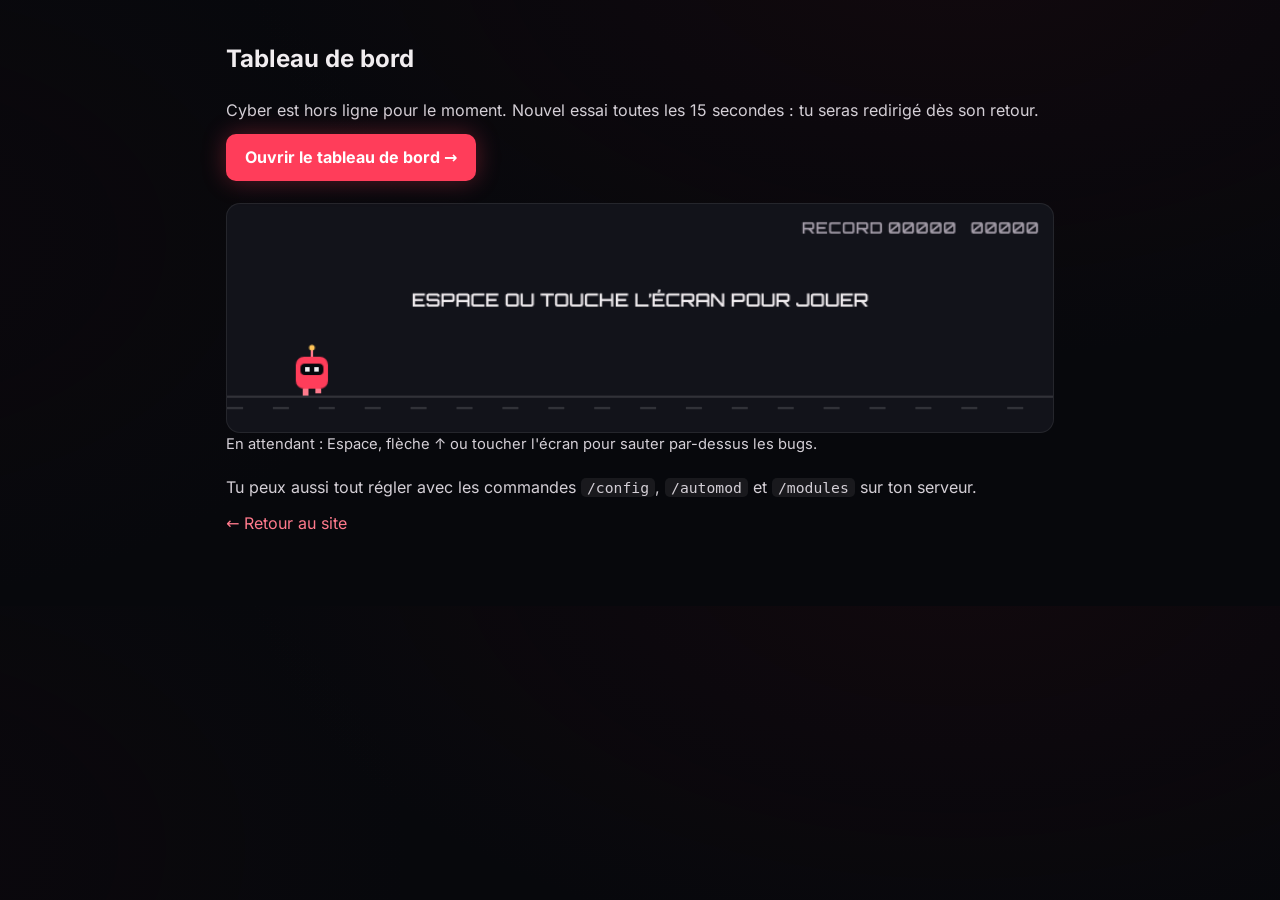
==== commit def1e526: "Panel : page d'attente avec mini-jeu et vérification que le panel répond cyberbot.fr/panel/ interrog" ====
--- a/panel/index.html
+++ b/panel/index.html
@@ -3,24 +3,30 @@
 <head>
   <meta charset="utf-8">
   <meta name="viewport" content="width=device-width, initial-scale=1">
-  <meta http-equiv="Content-Security-Policy" content="default-src 'none'; img-src 'self'; font-src 'self'; style-src 'self'; base-uri 'none'; form-action 'none'">
-  <meta http-equiv="refresh" content="1; url=https://panel.cyberbot.fr/">
+  <meta http-equiv="Content-Security-Policy" content="default-src 'none'; img-src 'self'; font-src 'self'; style-src 'self'; script-src 'self'; connect-src https://panel.cyberbot.fr/en-ligne; base-uri 'none'; form-action 'none'">
+  <noscript><meta http-equiv="refresh" content="1; url=https://panel.cyberbot.fr/"></noscript>
   <meta name="referrer" content="no-referrer">
   <meta name="robots" content="noindex">
   <title>Tableau de bord · Cyber</title>
   <meta name="theme-color" content="#ff3d5a">
   <link rel="icon" type="image/png" href="../assets/favicon.png">
   <link rel="stylesheet" href="../style.css?v=43cbfa9c">
+  <link rel="stylesheet" href="attente.css?v=b1dd2906">
 </head>
 <body>
   <main id="contenu">
     <section class="section narrow legal">
       <h1>Tableau de bord</h1>
-      <p>Redirection vers le tableau de bord de Cyber…</p>
+      <p id="etat" role="status" aria-live="polite">Ouverture du tableau de bord de Cyber…</p>
       <p><a class="btn" href="https://panel.cyberbot.fr/">Ouvrir le tableau de bord →</a></p>
-      <p>Si la page ne s'ouvre pas, Cyber est momentanément hors ligne : réessaie un peu plus tard. Tu peux aussi tout régler avec les commandes <code>/config</code>, <code>/automod</code> et <code>/modules</code> sur ton serveur.</p>
+      <div id="jeu" class="jeu" hidden>
+        <canvas id="jeu-canvas" width="720" height="200" role="img" aria-label="Mini-jeu : le petit robot Cyber saute par-dessus les bugs"></canvas>
+        <p class="jeu-aide">En attendant : Espace, flèche ↑ ou toucher l'écran pour sauter par-dessus les bugs.</p>
+      </div>
+      <p>Tu peux aussi tout régler avec les commandes <code>/config</code>, <code>/automod</code> et <code>/modules</code> sur ton serveur.</p>
       <p><a href="../index.html">← Retour au site</a></p>
     </section>
   </main>
+  <script src="attente.js?v=583e1d4a"></script>
 </body>
 </html>
--- a/panel/attente.css
+++ b/panel/attente.css
@@ -0,0 +1,8 @@
+/* Page d'attente de cyberbot.fr/panel/ : mini-jeu du robot Cyber */
+.jeu { margin: 22px 0 18px; }
+.jeu canvas {
+  display: block; width: 100%; height: auto; aspect-ratio: 720 / 200;
+  background: var(--card-solid); border: 1px solid var(--line); border-radius: var(--radius);
+  cursor: pointer; touch-action: manipulation; user-select: none; -webkit-user-select: none;
+}
+.jeu-aide { color: var(--mut); font-size: .92rem; margin-top: 8px; }
